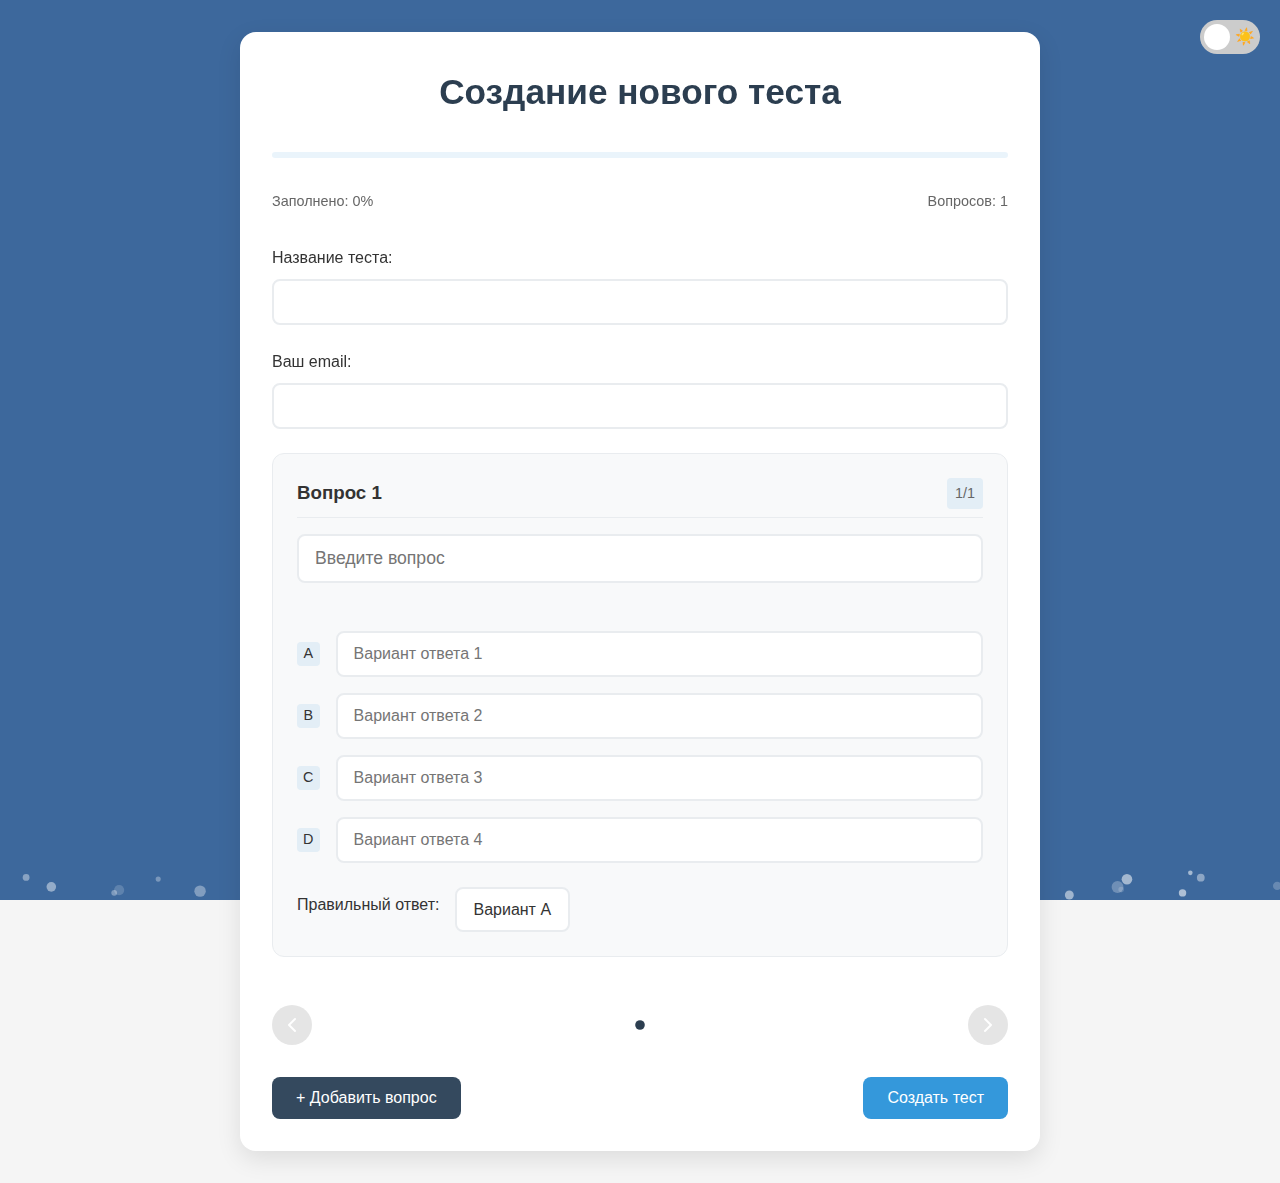
==== index.html @ fe272373 "site" ====
<!DOCTYPE html>
<html lang="ru">
<head>
    <meta charset="UTF-8">
    <meta name="viewport" content="width=device-width, initial-scale=1.0">
    <title>Создание теста</title>
    <link rel="stylesheet" href="css/theme.css">
    <link rel="stylesheet" href="css/styles.css">
</head>
<body>
    <canvas id="bubbles"></canvas>
    <div class="theme-switch-wrapper">
        <label class="theme-switch" for="checkbox">
            <input type="checkbox" id="checkbox" />
            <div class="slider round">
                <span class="moon">🌙</span>
                <span class="sun">☀️</span>
            </div>
        </label>
    </div>
    <div class="container">
        <h1>Создание нового теста</h1>
        <div class="form-progress">
            <div class="progress-bar">
                <div class="progress-fill"></div>
            </div>
            <div class="progress-status">
                <span class="progress-text">Заполнено: 0%</span>
                <span class="questions-count">Вопросов: 1</span>
            </div>
        </div>
        <form id="testForm">
            <div class="form-group">
                <label for="testTitle">Название теста:</label>
                <input type="text" id="testTitle" required class="modern-input">
            </div>
            
            <div class="form-group">
                <label for="teacherEmail">Ваш email:</label>
                <input type="email" id="teacherEmail" required class="modern-input">
            </div>

            <div class="questions-carousel">
                <div id="questions" class="questions-container">
                    <div class="question-block">
                        <div class="question-header">
                            <h3>Вопрос 1</h3>
                            <span class="question-number">1/1</span>
                        </div>
                        <input type="text" class="question-text modern-input" placeholder="Введите вопрос" required>
                        
                        <div class="answers">
                            <div class="answer-wrapper">
                                <span class="answer-label">A</span>
                                <input type="text" class="answer modern-input" placeholder="Вариант ответа 1" required>
                            </div>
                            <div class="answer-wrapper">
                                <span class="answer-label">B</span>
                                <input type="text" class="answer modern-input" placeholder="Вариант ответа 2" required>
                            </div>
                            <div class="answer-wrapper">
                                <span class="answer-label">C</span>
                                <input type="text" class="answer modern-input" placeholder="Вариант ответа 3">
                            </div>
                            <div class="answer-wrapper">
                                <span class="answer-label">D</span>
                                <input type="text" class="answer modern-input" placeholder="Вариант ответа 4">
                            </div>
                        </div>
                        
                        <div class="correct-answer-wrapper">
                            <label>Правильный ответ:</label>
                            <select class="correct-answer modern-select">
                                <option value="0">Вариант A</option>
                                <option value="1">Вариант B</option>
                                <option value="2">Вариант C</option>
                                <option value="3">Вариант D</option>
                            </select>
                        </div>
                    </div>
                </div>
                <div class="carousel-controls">
                    <button type="button" class="carousel-arrow prev" disabled>
                        <svg width="24" height="24" viewBox="0 0 24 24" fill="none" xmlns="http://www.w3.org/2000/svg">
                            <path d="M15 18L9 12L15 6" stroke="currentColor" stroke-width="2" stroke-linecap="round" stroke-linejoin="round"/>
                        </svg>
                    </button>
                    <div class="carousel-dots">
                        <span class="carousel-dot active"></span>
                    </div>
                    <button type="button" class="carousel-arrow next" disabled>
                        <svg width="24" height="24" viewBox="0 0 24 24" fill="none" xmlns="http://www.w3.org/2000/svg">
                            <path d="M9 18L15 12L9 6" stroke="currentColor" stroke-width="2" stroke-linecap="round" stroke-linejoin="round"/>
                        </svg>
                    </button>
                </div>
            </div>

            <div class="form-buttons">
                <button type="button" id="addQuestion" class="modern-button secondary" data-tooltip="Добавить новый вопрос">+ Добавить вопрос</button>
                <button type="submit" class="modern-button primary" data-tooltip="Сохранить и получить ссылку">Создать тест</button>
            </div>
        </form>
    </div>
    <script src="js/bubbles.js"></script>
    <script src="js/theme.js"></script>
    <script src="js/create.js"></script>
</body>
</html>
---- css/theme.css ----
:root {
    --primary-color: #2c3e50;
    --background-color: #f5f5f5;
    --container-bg: white;
    --text-color: #333;
    --question-bg: #f8f9fa;
    --border-color: #e9ecef;
    --input-border: #ddd;
    --bubble-bg: #477ab9;
    --bubble-bg-hover: #3D689C;
}

[data-theme="dark"] {
    --primary-color: #61dafb;
    --background-color: #1a1a1a;
    --container-bg: #2d2d2d;
    --text-color: #ffffff;
    --question-bg: #3d3d3d;
    --border-color: #4d4d4d;
    --input-border: #4d4d4d;
    --bubble-bg: #1e3d5c;
    --bubble-bg-hover: #152c42;
}

.theme-switch-wrapper {
    position: fixed;
    top: 20px;
    right: 20px;
    display: flex;
    align-items: center;
}

.theme-switch {
    display: inline-block;
    height: 34px;
    position: relative;
    width: 60px;
}

.theme-switch input {
    display: none;
}

.slider {
    background-color: #ccc;
    bottom: 0;
    cursor: pointer;
    left: 0;
    position: absolute;
    right: 0;
    top: 0;
    transition: .4s;
}

.slider:before {
    background-color: #fff;
    bottom: 4px;
    content: "";
    height: 26px;
    left: 4px;
    position: absolute;
    transition: .4s;
    width: 26px;
}

input:checked + .slider {
    background-color: #66bb6a;
}

input:checked + .slider:before {
    transform: translateX(26px);
}

.slider.round {
    border-radius: 34px;
}

.slider.round:before {
    border-radius: 50%;
}

.slider .sun,
.slider .moon {
    position: absolute;
    top: 50%;
    transform: translateY(-50%);
    font-size: 16px;
    transition: .4s;
}

.slider .sun {
    right: 5px;
}

.slider .moon {
    left: 5px;
    opacity: 0;
}

input:checked + .slider .sun {
    opacity: 0;
}

input:checked + .slider .moon {
    opacity: 1;
}

/* Стили для анимированного фона */
#bubbles {
    position: fixed;
    top: 0;
    left: 0;
    width: 100%;
    height: 100%;
    z-index: -1;
    background: var(--bubble-bg);
    -webkit-transition: all 0.4s ease-in-out;
    -moz-transition: all 0.4s ease-in-out;
    -ms-transition: all 0.4s ease-in-out;
    -o-transition: all 0.4s ease-in-out;
    transition: all 0.4s ease-in-out;
}

#bubbles:hover {
    background: var(--bubble-bg-hover);
}

/* Обновим стили контейнера для лучшей читаемости на фоне */
.container {
    backdrop-filter: blur(10px);
    -webkit-backdrop-filter: blur(10px);
    background-color: rgba(var(--container-bg-rgb), 0.8);
}
---- css/styles.css ----
* {
    margin: 0;
    padding: 0;
    box-sizing: border-box;
}

body {
    font-family: 'Segoe UI', Tahoma, Geneva, Verdana, sans-serif;
    line-height: 1.6;
    background-color: var(--background-color);
    color: var(--text-color);
    transition: all 0.3s ease;
}

.container {
    max-width: 800px;
    margin: 2rem auto;
    padding: 2rem;
    background-color: var(--container-bg);
    border-radius: 16px;
    box-shadow: 0 8px 24px rgba(0,0,0,0.1);
}

h1 {
    text-align: center;
    color: var(--primary-color);
    margin-bottom: 2rem;
    font-size: 2.2rem;
}

.form-group {
    margin-bottom: 1.5rem;
}

label {
    display: block;
    margin-bottom: 0.5rem;
    font-weight: 500;
    color: var(--text-color);
}

/* Современные стили для инпутов */
.modern-input {
    width: 100%;
    padding: 12px 16px;
    border: 2px solid var(--border-color);
    border-radius: 8px;
    background-color: var(--input-bg);
    color: var(--text-color);
    transition: all 0.3s ease;
    font-size: 1rem;
}

.modern-input:focus {
    border-color: var(--primary-color);
    outline: none;
    box-shadow: 0 0 0 3px var(--focus-color);
}

.modern-select {
    appearance: none;
    padding: 12px 16px;
    border: 2px solid var(--border-color);
    border-radius: 8px;
    background-color: var(--input-bg);
    color: var(--text-color);
    cursor: pointer;
    font-size: 1rem;
    background-image: url("data:image/svg+xml,...");
    background-repeat: no-repeat;
    background-position: right 12px center;
    background-size: 12px;
}

/* Стили для блока вопроса */
.question-block {
    background-color: var(--question-bg);
    border-radius: 12px;
    border: 1px solid var(--border-color);
    margin-bottom: 2rem;
    padding: 1.5rem;
    transition: all 0.3s ease;
    animation: slideDown 0.3s ease-out;
}

.question-header {
    display: flex;
    justify-content: space-between;
    align-items: center;
    margin-bottom: 1rem;
    padding-bottom: 0.5rem;
    border-bottom: 1px solid var(--border-color);
}

.question-header-content {
    display: flex;
    align-items: center;
    gap: 1rem;
}

.question-number {
    font-size: 0.9rem;
    color: var(--text-secondary);
    padding: 4px 8px;
    background-color: var(--number-bg);
    border-radius: 4px;
}

.answers {
    display: grid;
    gap: 1rem;
    margin: 1.5rem 0;
}

.answer-wrapper {
    display: flex;
    align-items: center;
    gap: 1rem;
}

.answer-label {
    width: 24px;
    height: 24px;
    display: flex;
    align-items: center;
    justify-content: center;
    background-color: var(--label-bg);
    color: var(--text-color);
    border-radius: 4px;
    font-weight: 500;
    font-size: 0.9rem;
}

.correct-answer-wrapper {
    display: flex;
    align-items: center;
    gap: 1rem;
}

/* Современные кнопки */
.form-buttons {
    display: flex;
    justify-content: space-between;
    margin-top: 2rem;
    gap: 1rem;
}

.modern-button {
    padding: 12px 24px;
    border: none;
    border-radius: 8px;
    cursor: pointer;
    font-weight: 500;
    font-size: 1rem;
    transition: all 0.3s ease;
    color: var(--button-text);
}

.modern-button.primary {
    background-color: var(--button-primary);
}

.modern-button.primary:hover {
    background-color: var(--button-primary-hover);
}

.modern-button.secondary {
    background-color: var(--button-secondary);
}

.modern-button.secondary:hover {
    background-color: var(--button-secondary-hover);
}

.modern-button:hover {
    transform: translateY(-2px);
    box-shadow: 0 4px 12px rgba(0,0,0,0.15);
}

/* Добавляем новые переменные в theme.css */
:root {
    --input-bg: white;
    --focus-color: rgba(52, 152, 219, 0.1);
    --text-secondary: #666;
    --secondary-color: #34495e;
    --number-bg: rgba(52, 152, 219, 0.1);
    --label-bg: rgba(52, 152, 219, 0.1);
    --delete-hover: rgba(220, 53, 69, 0.1);
    --delete-color: #dc3545;
    --button-text: #ffffff;
    --button-primary: #3498db;
    --button-primary-hover: #2980b9;
    --button-secondary: #34495e;
    --button-secondary-hover: #2c3e50;
    --progress-bg: rgba(52, 152, 219, 0.1);
    --progress-fill: #3498db;
    --tooltip-bg: rgba(0, 0, 0, 0.8);
    --tooltip-text: #ffffff;
    --dot-inactive: rgba(52, 152, 219, 0.2);
    --dot-active: var(--primary-color);
    --button-disabled: #ccc;
    --hover-bg: rgba(52, 152, 219, 0.05);
}

[data-theme="dark"] {
    --input-bg: #2d2d2d;
    --focus-color: rgba(97, 218, 251, 0.1);
    --text-secondary: #999;
    --secondary-color: #455a79;
    --number-bg: rgba(97, 218, 251, 0.1);
    --label-bg: rgba(97, 218, 251, 0.1);
    --delete-hover: rgba(220, 53, 69, 0.2);
    --delete-color: #ff4d5e;
    --button-text: rgba(255, 255, 255, 0.9);
    --button-primary: #2980b9;
    --button-primary-hover: #3498db;
    --button-secondary: #2c3e50;
    --button-secondary-hover: #34495e;
    --progress-bg: rgba(97, 218, 251, 0.1);
    --progress-fill: #2980b9;
    --tooltip-bg: rgba(255, 255, 255, 0.9);
    --tooltip-text: #000000;
    --dot-inactive: rgba(97, 218, 251, 0.2);
    --dot-active: var(--primary-color);
    --button-disabled: #444;
    --hover-bg: rgba(97, 218, 251, 0.05);
}

/* Анимации */
@keyframes fadeIn {
    from {
        opacity: 0;
        transform: translateY(20px);
    }
    to {
        opacity: 1;
        transform: translateY(0);
    }
}

.question-block {
    animation: fadeIn 0.3s ease-out;
}

/* Добавляем стили для кнопки удаления */
.btn-delete {
    background: none;
    border: none;
    color: var(--text-secondary);
    width: 24px;
    height: 24px;
    border-radius: 50%;
    display: flex;
    align-items: center;
    justify-content: center;
    cursor: pointer;
    font-size: 18px;
    transition: all 0.3s ease;
    opacity: 0.6;
}

.btn-delete:hover {
    opacity: 1;
    background-color: var(--delete-hover);
    color: var(--delete-color);
}

/* Стили для модального окна */
.modal-overlay {
    position: fixed;
    top: 0;
    left: 0;
    right: 0;
    bottom: 0;
    background-color: rgba(0, 0, 0, 0.5);
    display: flex;
    justify-content: center;
    align-items: center;
    z-index: 1000;
    opacity: 0;
    transition: opacity 0.3s ease;
}

.modal {
    background-color: var(--container-bg);
    border-radius: 12px;
    padding: 2rem;
    max-width: 500px;
    width: 90%;
    box-shadow: 0 8px 24px rgba(0, 0, 0, 0.2);
    transform: translateY(20px);
    transition: transform 0.3s ease;
}

.modal-overlay.active {
    opacity: 1;
}

.modal-overlay.active .modal {
    transform: translateY(0);
}

.modal h2 {
    color: var(--primary-color);
    margin-bottom: 1rem;
}

.modal p {
    margin-bottom: 1.5rem;
    color: var(--text-secondary);
}

.test-url {
    background-color: var(--input-bg);
    padding: 1rem;
    border-radius: 8px;
    display: flex;
    gap: 1rem;
    margin-bottom: 1.5rem;
}

.test-url input {
    flex: 1;
    border: none;
    background: none;
    color: var(--text-color);
    font-family: monospace;
}

.copy-button {
    background-color: var(--button-secondary);
    color: var(--button-text);
    border: none;
    border-radius: 4px;
    padding: 0.5rem 1rem;
    cursor: pointer;
    transition: all 0.3s ease;
}

.copy-button:hover {
    background-color: var(--button-secondary-hover);
}

.modal-buttons {
    display: flex;
    justify-content: flex-end;
    gap: 1rem;
}

.progress-bar {
    width: 100%;
    height: 4px;
    background-color: var(--border-color);
    border-radius: 2px;
    margin-bottom: 2rem;
    overflow: hidden;
}

.progress-fill {
    height: 100%;
    background-color: var(--primary-color);
    width: 0;
    transition: width 0.3s ease;
}

.question-block.removing {
    animation: slideOut 0.3s ease forwards;
}

@keyframes slideOut {
    to {
        opacity: 0;
        transform: translateX(100px);
    }
}

.form-progress {
    margin-bottom: 2rem;
}

.progress-status {
    display: flex;
    justify-content: space-between;
    margin-top: 0.5rem;
    color: var(--text-secondary);
    font-size: 0.9rem;
}

.progress-bar {
    width: 100%;
    height: 6px;
    background-color: var(--progress-bg);
    border-radius: 3px;
    overflow: hidden;
}

.progress-fill {
    height: 100%;
    background-color: var(--progress-fill);
    width: 0;
    transition: width 0.3s ease;
}

/* Стили для тултипов */
[data-tooltip] {
    position: relative;
}

[data-tooltip]:before {
    content: attr(data-tooltip);
    position: absolute;
    bottom: 100%;
    left: 50%;
    transform: translateX(-50%);
    padding: 5px 10px;
    background-color: var(--tooltip-bg);
    color: var(--tooltip-text);
    border-radius: 4px;
    font-size: 12px;
    white-space: nowrap;
    opacity: 0;
    visibility: hidden;
    transition: all 0.3s ease;
}

[data-tooltip]:hover:before {
    opacity: 1;
    visibility: visible;
    bottom: calc(100% + 5px);
}

@keyframes slideDown {
    from {
        opacity: 0;
        transform: translateY(-20px);
    }
    to {
        opacity: 1;
        transform: translateY(0);
    }
}

.question-block {
    animation: slideDown 0.3s ease-out;
}

/* Добавляем стили для карусели вопросов */
.questions-carousel {
    position: relative;
    overflow: hidden;
    margin-bottom: 2rem;
}

.questions-container {
    display: flex;
    transition: transform 0.3s ease;
}

.question-block {
    min-width: 100%;
    flex-shrink: 0;
}

.carousel-controls {
    display: flex;
    justify-content: space-between;
    align-items: center;
    margin-top: 1rem;
}

.carousel-dots {
    display: flex;
    gap: 0.5rem;
    align-items: center;
}

.carousel-dot {
    width: 8px;
    height: 8px;
    border-radius: 50%;
    background-color: var(--dot-inactive);
    cursor: pointer;
    transition: all 0.3s ease;
}

.carousel-dot.active {
    background-color: var(--dot-active);
    transform: scale(1.2);
}

.carousel-arrow {
    background-color: var(--button-secondary);
    border: none;
    color: var(--button-text);
    width: 40px;
    height: 40px;
    border-radius: 50%;
    font-size: 1.2rem;
    cursor: pointer;
    display: flex;
    align-items: center;
    justify-content: center;
    transition: all 0.3s ease;
    box-shadow: 0 2px 8px rgba(0, 0, 0, 0.1);
}

.carousel-arrow:hover:not(:disabled) {
    background-color: var(--button-secondary-hover);
    transform: translateY(-2px);
    box-shadow: 0 4px 12px rgba(0, 0, 0, 0.2);
}

.carousel-arrow:disabled {
    background-color: var(--button-disabled);
    cursor: not-allowed;
    opacity: 0.5;
    transform: none;
    box-shadow: none;
}

/* Стили для ответов в тесте */
.answer-option {
    display: flex;
    align-items: center;
    padding: 0.8rem;
    border: 2px solid var(--border-color);
    border-radius: 8px;
    cursor: pointer;
    transition: all 0.3s ease;
    flex: 1;
}

.answer-option:hover {
    border-color: var(--primary-color);
    background-color: var(--hover-bg);
}

.answer-option input[type="radio"] {
    display: none;
}

.answer-option input[type="radio"]:checked + .answer-text {
    color: var(--primary-color);
    font-weight: 500;
}

.answer-option input[type="radio"]:checked + .answer-text::before {
    background-color: var(--primary-color);
    border-color: var(--primary-color);
}

.answer-text {
    position: relative;
    padding-left: 2rem;
    color: var(--text-color);
}

.answer-text::before {
    content: '';
    position: absolute;
    left: 0;
    top: 50%;
    transform: translateY(-50%);
    width: 18px;
    height: 18px;
    border: 2px solid var(--border-color);
    border-radius: 50%;
    transition: all 0.3s ease;
}

.question-text {
    font-size: 1.1rem;
    margin-bottom: 1.5rem;
    color: var(--text-color);
}
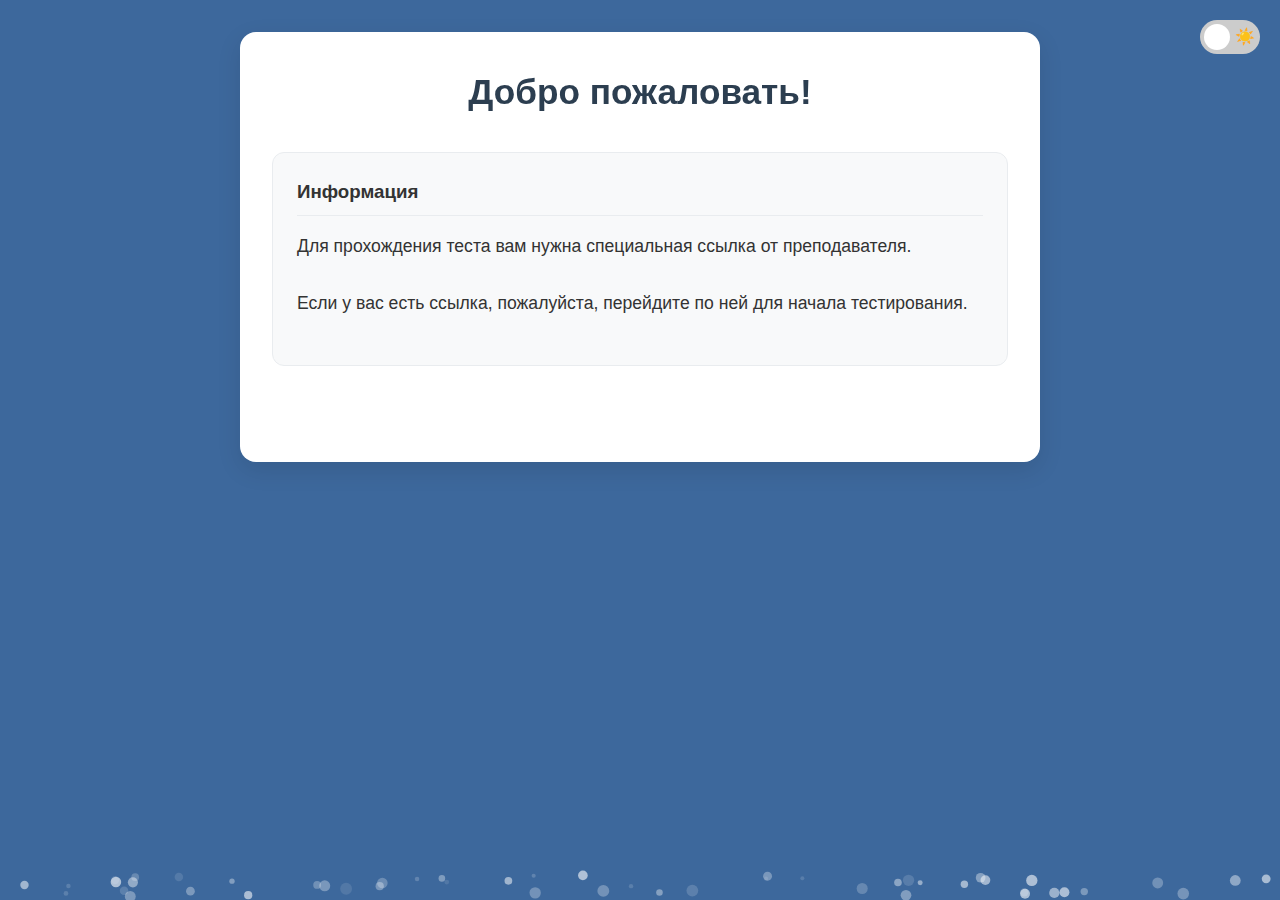
==== commit 7f977b0f: "index.html" ====
--- a/index.html
+++ b/index.html
@@ -3,7 +3,7 @@
 <head>
     <meta charset="UTF-8">
     <meta name="viewport" content="width=device-width, initial-scale=1.0">
-    <title>Создание теста</title>
+    <title>Прохождение теста</title>
     <link rel="stylesheet" href="css/theme.css">
     <link rel="stylesheet" href="css/styles.css">
 </head>
@@ -18,92 +18,59 @@
             </div>
         </label>
     </div>
+
     <div class="container">
-        <h1>Создание нового теста</h1>
+        <h1 id="testTitle">Загрузка теста...</h1>
+        
         <div class="form-progress">
             <div class="progress-bar">
                 <div class="progress-fill"></div>
             </div>
             <div class="progress-status">
-                <span class="progress-text">Заполнено: 0%</span>
-                <span class="questions-count">Вопросов: 1</span>
+                <span class="progress-text">Пройдено: 0%</span>
+                <span class="questions-count">Вопрос: 0/0</span>
             </div>
         </div>
-        <form id="testForm">
+
+        <div id="studentInfo">
             <div class="form-group">
-                <label for="testTitle">Название теста:</label>
-                <input type="text" id="testTitle" required class="modern-input">
+                <label for="studentName">Ваше имя:</label>
+                <input type="text" id="studentName" required class="modern-input">
             </div>
-            
             <div class="form-group">
-                <label for="teacherEmail">Ваш email:</label>
-                <input type="email" id="teacherEmail" required class="modern-input">
+                <label for="studentEmail">Ваш email:</label>
+                <input type="email" id="studentEmail" required class="modern-input">
             </div>
+        </div>
 
-            <div class="questions-carousel">
-                <div id="questions" class="questions-container">
-                    <div class="question-block">
-                        <div class="question-header">
-                            <h3>Вопрос 1</h3>
-                            <span class="question-number">1/1</span>
-                        </div>
-                        <input type="text" class="question-text modern-input" placeholder="Введите вопрос" required>
-                        
-                        <div class="answers">
-                            <div class="answer-wrapper">
-                                <span class="answer-label">A</span>
-                                <input type="text" class="answer modern-input" placeholder="Вариант ответа 1" required>
-                            </div>
-                            <div class="answer-wrapper">
-                                <span class="answer-label">B</span>
-                                <input type="text" class="answer modern-input" placeholder="Вариант ответа 2" required>
-                            </div>
-                            <div class="answer-wrapper">
-                                <span class="answer-label">C</span>
-                                <input type="text" class="answer modern-input" placeholder="Вариант ответа 3">
-                            </div>
-                            <div class="answer-wrapper">
-                                <span class="answer-label">D</span>
-                                <input type="text" class="answer modern-input" placeholder="Вариант ответа 4">
-                            </div>
-                        </div>
-                        
-                        <div class="correct-answer-wrapper">
-                            <label>Правильный ответ:</label>
-                            <select class="correct-answer modern-select">
-                                <option value="0">Вариант A</option>
-                                <option value="1">Вариант B</option>
-                                <option value="2">Вариант C</option>
-                                <option value="3">Вариант D</option>
-                            </select>
-                        </div>
-                    </div>
+        <div class="questions-carousel">
+            <div id="questions" class="questions-container">
+                <!-- Вопросы будут добавлены через JavaScript -->
+            </div>
+            <div class="carousel-controls">
+                <button type="button" class="carousel-arrow prev" disabled>
+                    <svg width="24" height="24" viewBox="0 0 24 24" fill="none" xmlns="http://www.w3.org/2000/svg">
+                        <path d="M15 18L9 12L15 6" stroke="currentColor" stroke-width="2" stroke-linecap="round" stroke-linejoin="round"/>
+                    </svg>
+                </button>
+                <div class="carousel-dots">
+                    <!-- Точки будут добавлены через JavaScript -->
                 </div>
-                <div class="carousel-controls">
-                    <button type="button" class="carousel-arrow prev" disabled>
-                        <svg width="24" height="24" viewBox="0 0 24 24" fill="none" xmlns="http://www.w3.org/2000/svg">
-                            <path d="M15 18L9 12L15 6" stroke="currentColor" stroke-width="2" stroke-linecap="round" stroke-linejoin="round"/>
-                        </svg>
-                    </button>
-                    <div class="carousel-dots">
-                        <span class="carousel-dot active"></span>
-                    </div>
-                    <button type="button" class="carousel-arrow next" disabled>
-                        <svg width="24" height="24" viewBox="0 0 24 24" fill="none" xmlns="http://www.w3.org/2000/svg">
-                            <path d="M9 18L15 12L9 6" stroke="currentColor" stroke-width="2" stroke-linecap="round" stroke-linejoin="round"/>
-                        </svg>
-                    </button>
-                </div>
+                <button type="button" class="carousel-arrow next" disabled>
+                    <svg width="24" height="24" viewBox="0 0 24 24" fill="none" xmlns="http://www.w3.org/2000/svg">
+                        <path d="M9 18L15 12L9 6" stroke="currentColor" stroke-width="2" stroke-linecap="round" stroke-linejoin="round"/>
+                    </svg>
+                </button>
             </div>
+        </div>
 
-            <div class="form-buttons">
-                <button type="button" id="addQuestion" class="modern-button secondary" data-tooltip="Добавить новый вопрос">+ Добавить вопрос</button>
-                <button type="submit" class="modern-button primary" data-tooltip="Сохранить и получить ссылку">Создать тест</button>
-            </div>
-        </form>
+        <div class="form-buttons">
+            <button id="submitTest" class="modern-button primary">Завершить тест</button>
+        </div>
     </div>
+
     <script src="js/bubbles.js"></script>
     <script src="js/theme.js"></script>
-    <script src="js/create.js"></script>
+    <script src="js/test.js"></script>
 </body>
-</html> +</html>
--- a/css/styles.css
+++ b/css/styles.css
@@ -200,6 +200,10 @@
     --dot-active: var(--primary-color);
     --button-disabled: #ccc;
     --hover-bg: rgba(52, 152, 219, 0.05);
+    --success-color: #28a745;
+    --success-bg: rgba(40, 167, 69, 0.1);
+    --error-color: #dc3545;
+    --error-bg: rgba(220, 53, 69, 0.1);
 }
 
 [data-theme="dark"] {
@@ -224,6 +228,10 @@
     --dot-active: var(--primary-color);
     --button-disabled: #444;
     --hover-bg: rgba(97, 218, 251, 0.05);
+    --success-color: #34c759;
+    --success-bg: rgba(52, 199, 89, 0.1);
+    --error-color: #ff3b30;
+    --error-bg: rgba(255, 59, 48, 0.1);
 }
 
 /* Анимации */
@@ -572,4 +580,51 @@
     font-size: 1.1rem;
     margin-bottom: 1.5rem;
     color: var(--text-color);
-} +}
+
+/* Стили для модального окна с результатами */
+.results-info {
+    background-color: var(--input-bg);
+    padding: 1.5rem;
+    border-radius: 8px;
+    margin: 1.5rem 0;
+    border-left: 4px solid var(--border-color);
+}
+
+.results-info.passed {
+    border-left-color: var(--success-color);
+    background-color: var(--success-bg);
+}
+
+.results-info.failed {
+    border-left-color: var(--error-color);
+    background-color: var(--error-bg);
+}
+
+.results-info h3 {
+    margin-bottom: 1rem;
+    color: var(--text-color);
+}
+
+.error-message {
+    background-color: var(--error-bg);
+    padding: 1.5rem;
+    border-radius: 8px;
+    margin: 1.5rem 0;
+    border-left: 4px solid var(--error-color);
+}
+
+.results-info p {
+    margin: 0.5rem 0;
+    font-size: 1.1rem;
+}
+
+.modal-buttons {
+    display: flex;
+    gap: 1rem;
+    justify-content: flex-end;
+}
+
+.modal-buttons .modern-button {
+    text-decoration: none;
+} 
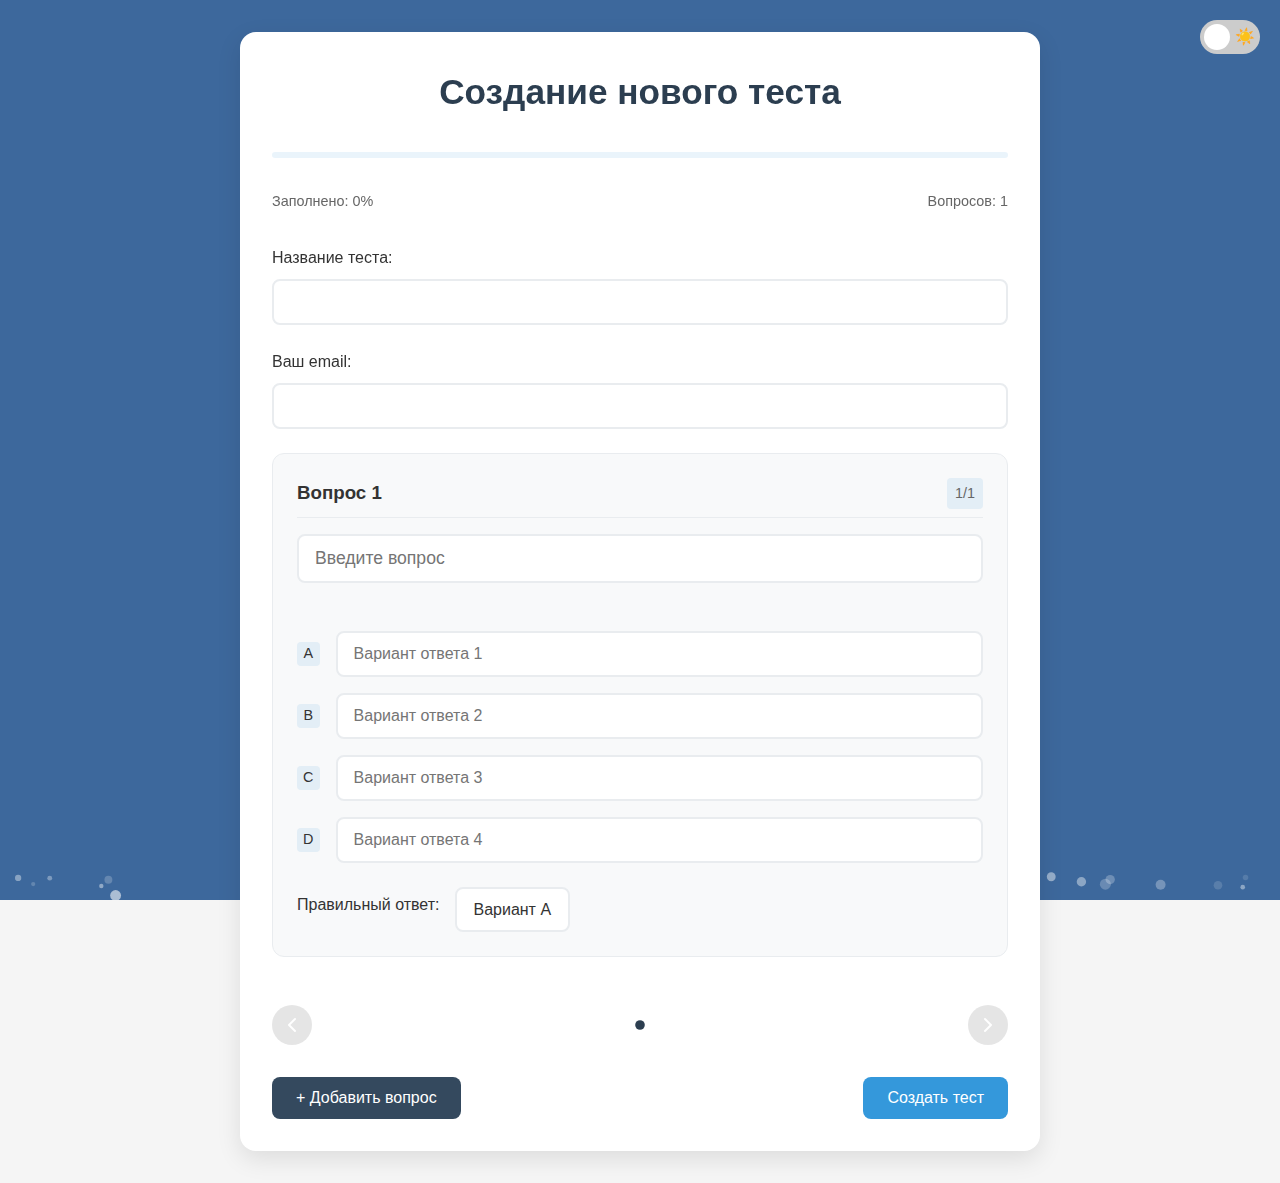
==== commit 649ee46c: "index.html" ====
--- a/index.html
+++ b/index.html
@@ -3,7 +3,7 @@
 <head>
     <meta charset="UTF-8">
     <meta name="viewport" content="width=device-width, initial-scale=1.0">
-    <title>Прохождение теста</title>
+    <title>Создание теста</title>
     <link rel="stylesheet" href="css/theme.css">
     <link rel="stylesheet" href="css/styles.css">
 </head>
@@ -18,59 +18,92 @@
             </div>
         </label>
     </div>
-
     <div class="container">
-        <h1 id="testTitle">Загрузка теста...</h1>
-        
+        <h1>Создание нового теста</h1>
         <div class="form-progress">
             <div class="progress-bar">
                 <div class="progress-fill"></div>
             </div>
             <div class="progress-status">
-                <span class="progress-text">Пройдено: 0%</span>
-                <span class="questions-count">Вопрос: 0/0</span>
+                <span class="progress-text">Заполнено: 0%</span>
+                <span class="questions-count">Вопросов: 1</span>
             </div>
         </div>
+        <form id="testForm">
+            <div class="form-group">
+                <label for="testTitle">Название теста:</label>
+                <input type="text" id="testTitle" required class="modern-input">
+            </div>
+            
+            <div class="form-group">
+                <label for="teacherEmail">Ваш email:</label>
+                <input type="email" id="teacherEmail" required class="modern-input">
+            </div>
 
-        <div id="studentInfo">
-            <div class="form-group">
-                <label for="studentName">Ваше имя:</label>
-                <input type="text" id="studentName" required class="modern-input">
+            <div class="questions-carousel">
+                <div id="questions" class="questions-container">
+                    <div class="question-block">
+                        <div class="question-header">
+                            <h3>Вопрос 1</h3>
+                            <span class="question-number">1/1</span>
+                        </div>
+                        <input type="text" class="question-text modern-input" placeholder="Введите вопрос" required>
+                        
+                        <div class="answers">
+                            <div class="answer-wrapper">
+                                <span class="answer-label">A</span>
+                                <input type="text" class="answer modern-input" placeholder="Вариант ответа 1" required>
+                            </div>
+                            <div class="answer-wrapper">
+                                <span class="answer-label">B</span>
+                                <input type="text" class="answer modern-input" placeholder="Вариант ответа 2" required>
+                            </div>
+                            <div class="answer-wrapper">
+                                <span class="answer-label">C</span>
+                                <input type="text" class="answer modern-input" placeholder="Вариант ответа 3">
+                            </div>
+                            <div class="answer-wrapper">
+                                <span class="answer-label">D</span>
+                                <input type="text" class="answer modern-input" placeholder="Вариант ответа 4">
+                            </div>
+                        </div>
+                        
+                        <div class="correct-answer-wrapper">
+                            <label>Правильный ответ:</label>
+                            <select class="correct-answer modern-select">
+                                <option value="0">Вариант A</option>
+                                <option value="1">Вариант B</option>
+                                <option value="2">Вариант C</option>
+                                <option value="3">Вариант D</option>
+                            </select>
+                        </div>
+                    </div>
+                </div>
+                <div class="carousel-controls">
+                    <button type="button" class="carousel-arrow prev" disabled>
+                        <svg width="24" height="24" viewBox="0 0 24 24" fill="none" xmlns="http://www.w3.org/2000/svg">
+                            <path d="M15 18L9 12L15 6" stroke="currentColor" stroke-width="2" stroke-linecap="round" stroke-linejoin="round"/>
+                        </svg>
+                    </button>
+                    <div class="carousel-dots">
+                        <span class="carousel-dot active"></span>
+                    </div>
+                    <button type="button" class="carousel-arrow next" disabled>
+                        <svg width="24" height="24" viewBox="0 0 24 24" fill="none" xmlns="http://www.w3.org/2000/svg">
+                            <path d="M9 18L15 12L9 6" stroke="currentColor" stroke-width="2" stroke-linecap="round" stroke-linejoin="round"/>
+                        </svg>
+                    </button>
+                </div>
             </div>
-            <div class="form-group">
-                <label for="studentEmail">Ваш email:</label>
-                <input type="email" id="studentEmail" required class="modern-input">
+
+            <div class="form-buttons">
+                <button type="button" id="addQuestion" class="modern-button secondary" data-tooltip="Добавить новый вопрос">+ Добавить вопрос</button>
+                <button type="submit" class="modern-button primary" data-tooltip="Сохранить и получить ссылку">Создать тест</button>
             </div>
-        </div>
-
-        <div class="questions-carousel">
-            <div id="questions" class="questions-container">
-                <!-- Вопросы будут добавлены через JavaScript -->
-            </div>
-            <div class="carousel-controls">
-                <button type="button" class="carousel-arrow prev" disabled>
-                    <svg width="24" height="24" viewBox="0 0 24 24" fill="none" xmlns="http://www.w3.org/2000/svg">
-                        <path d="M15 18L9 12L15 6" stroke="currentColor" stroke-width="2" stroke-linecap="round" stroke-linejoin="round"/>
-                    </svg>
-                </button>
-                <div class="carousel-dots">
-                    <!-- Точки будут добавлены через JavaScript -->
-                </div>
-                <button type="button" class="carousel-arrow next" disabled>
-                    <svg width="24" height="24" viewBox="0 0 24 24" fill="none" xmlns="http://www.w3.org/2000/svg">
-                        <path d="M9 18L15 12L9 6" stroke="currentColor" stroke-width="2" stroke-linecap="round" stroke-linejoin="round"/>
-                    </svg>
-                </button>
-            </div>
-        </div>
-
-        <div class="form-buttons">
-            <button id="submitTest" class="modern-button primary">Завершить тест</button>
-        </div>
+        </form>
     </div>
-
     <script src="js/bubbles.js"></script>
     <script src="js/theme.js"></script>
-    <script src="js/test.js"></script>
+    <script src="js/create.js"></script>
 </body>
-</html>
+</html> 
